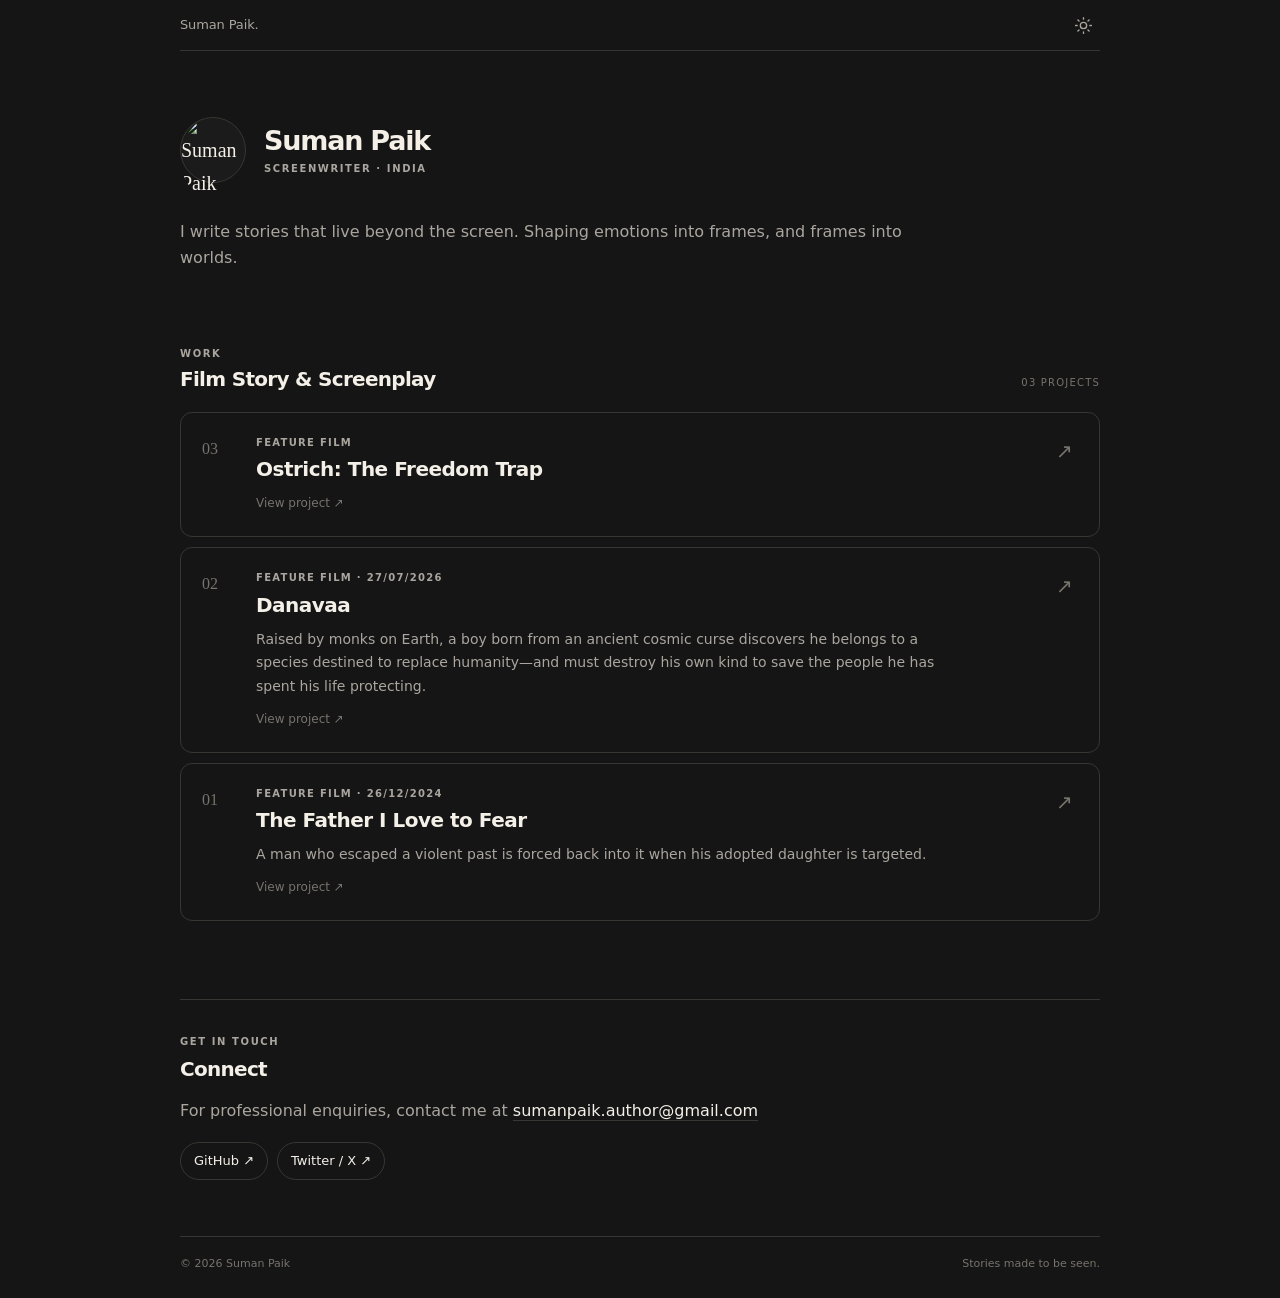
==== index.html @ 8c74af69 "Add files via upload" ====
<!doctype html>
<html lang="en">
<head>
  <meta charset="utf-8">
  <meta name="viewport" content="width=device-width, initial-scale=1">
  <meta name="description" content="Official writing portfolio of Suman Paik, film writer from India.">
  <meta name="theme-color" content="#151515">
  <title>Suman Paik — Film Writer</title>
  <link rel="icon" href="favicon.svg" type="image/svg+xml">
  <link rel="stylesheet" href="style.css">
  <script src="data.js" defer></script>
  <script src="app.js" defer></script>
</head>
<body>
  <header class="site-header wrap">
    <div class="header-message" aria-live="polite">
      <span id="rotatingMessage">Internal Review Only.</span>
    </div>
    <div class="header-tools">
      <button class="theme-toggle" id="themeToggle" aria-label="Switch to light theme" title="Switch theme">
        <svg class="sun-icon" viewBox="0 0 24 24" aria-hidden="true"><circle cx="12" cy="12" r="4"></circle><path d="M12 2v2m0 16v2M4.93 4.93l1.42 1.42m11.3 11.3 1.42 1.42M2 12h2m16 0h2M4.93 19.07l1.42-1.42m11.3-11.3 1.42-1.42"></path></svg>
      </button>
    </div>
  </header>

  <main class="wrap home-main">
    <section class="intro">
      <div class="identity">
        <div class="avatar" id="profileAvatar" aria-hidden="true">SP</div>
        <div>
          <h1 id="writerName">Suman Paik</h1>
          <p class="eyebrow">SCREENWRITER · INDIA</p>
          <!-- <p class="muted role" id="writerRole">Screenwriter</p> -->
        </div>
      </div>
      <p class="manifesto" id="writerStatement">I write stories that live beyond the screen.<br>Shaping emotions into frames, and frames into worlds.</p>
      <p class="bio muted" id="writerBio"></p>
    </section>

    <section class="projects-section" aria-labelledby="projectsTitle">
      <div class="section-heading">
        <div>
          <p class="eyebrow">WORK</p>
          <h2 id="projectsTitle">Film Story &amp; Screenplay</h2>
        </div>
        <span class="project-count" id="projectCount">03 PROJECTS</span>
      </div>
      <div class="project-list" id="projectList"></div>
    </section>

    <section class="connect" id="connect">
      <p class="eyebrow">GET IN TOUCH</p>
      <h2>Connect</h2>
      <p class="muted">For professional enquiries, contact me at <a id="emailLink" href="mailto:sumanpaik.author@gmail.com">sumanpaik.author@gmail.com</a></p>
      <div class="social-links" id="socialLinks"></div>
    </section>
  </main>

  <footer class="wrap site-footer">
    <span>© <span id="year"></span> <span id="footerName">Suman Paik</span></span>
    <span>Stories made to be seen.</span>
  </footer>
</body>
</html>
---- style.css ----
:root {
  color-scheme: dark;
  --bg: #151515;
  --surface: #1b1b1b;
  --surface-hover: #202020;
  --text: #f4f0e8;
  --muted: #aaa69f;
  --faint: #77736d;
  --line: #383632;
  --accent: #c9c0ae;
  --max: 920px;
  --serif: Georgia, "Times New Roman", serif;
}
:root[data-theme="light"] {
  color-scheme: light;
  --bg: #f4f0e8;
  --surface: #ebe6dc;
  --surface-hover: #e3ddd1;
  --text: #171717;
  --muted: #5e5a54;
  --faint: #777168;
  --line: #d0c9bd;
  --accent: #34312c;
}
* { box-sizing: border-box; }
html { scroll-behavior: smooth; }
body {
  margin: 0; background: var(--bg); color: var(--text);
  font-family: Inter, ui-sans-serif, system-ui, -apple-system, BlinkMacSystemFont, "Segoe UI", sans-serif;
  font-size: 16px; line-height: 1.65; transition: background .2s ease, color .2s ease;
}
a { color: inherit; text-decoration: none; }
a:focus-visible, button:focus-visible { outline: 2px solid var(--text); outline-offset: 4px; }
.wrap { width: min(var(--max), calc(100% - 48px)); margin-inline: auto; }
.site-header { display: flex; align-items: center; justify-content: space-between; min-height: 48px; padding: 8px 0; border-bottom: 1px solid var(--line); }
.header-message { min-width: 0; color: var(--muted); font-size: 13px; letter-spacing: -.01em; }
.header-message span { display: inline-block; opacity: 1; transform: translateY(0); transition: opacity .3s ease, transform .3s ease; }
.header-message span.is-fading { opacity: 0; transform: translateY(3px); }
.header-tools { display: flex; align-items: center; gap: 10px; }
.wordmark { font-size: 21px; font-weight: 750; letter-spacing: -.08em; }
.wordmark span { color: var(--muted); }
.header-tools { display: flex; align-items: center; gap: 22px; }
.eyebrow { color: var(--muted); font-size: 10px; font-weight: 700; letter-spacing: .16em; line-height: 1.5; margin: 0; }
.theme-toggle { display: grid; place-items: center; width: 34px; height: 34px; border: 0; border-radius: 50%; background: transparent; color: var(--muted); cursor: pointer; transition: background .2s ease, color .2s ease; }
.theme-toggle:hover { background: var(--surface-hover); color: var(--text); }
.theme-toggle svg { width: 19px; height: 19px; fill: none; stroke: currentColor; stroke-width: 1.7; stroke-linecap: round; stroke-linejoin: round; }
.home-main { padding-top: 66px; }
.intro { padding-bottom: 74px; }
.identity { display: flex; align-items: center; gap: 18px; }
.avatar { width: 66px; height: 66px; flex: 0 0 66px; display: grid; place-items: center; border: 1px solid var(--line); border-radius: 50%; background: var(--surface); color: var(--text); font-family: var(--serif); font-size: 20px; }
.avatar img { width: 100%; height: 100%; border-radius: inherit; object-fit: cover; }
.identity h1 { margin: 0 0 4px; font-size: clamp(22px, 3vw, 27px); letter-spacing: -.045em; line-height: 1.25; }
.role { margin: 4px 0 0; }
.muted { color: var(--muted); }
.manifesto { white-space: pre-line; max-width: 720px; margin: 36px 0 0; font-size: clamp(21px, 3.4vw, 29px); font-weight: 400; letter-spacing: -.045em; line-height: 1.42; }
.bio { max-width: 750px; margin: 18px 0 0; }
.projects-section { padding-bottom: 78px; }
.section-heading { display: flex; justify-content: space-between; align-items: end; gap: 16px; margin-bottom: 20px; }
h2 { margin: 5px 0 0; font-size: 20px; letter-spacing: -.035em; line-height: 1.3; }
.project-count { color: var(--faint); font-size: 10px; letter-spacing: .12em; white-space: nowrap; }
.project-list { display: grid; gap: 10px; }
.project-card { display: grid; grid-template-columns: 38px 1fr 22px; gap: 16px; align-items: start; padding: 22px 21px; border: 1px solid var(--line); border-radius: 12px; transition: background .2s ease, border-color .2s ease, transform .2s ease; }
.project-card:hover { background: var(--surface-hover); border-color: var(--muted); transform: translateY(-2px); }
.project-number { color: var(--faint); font-family: var(--serif); font-size: 16px; padding-top: 1px; }
.project-copy { display: grid; gap: 5px; min-width: 0; }
.project-meta { color: var(--muted); font-size: 10px; font-weight: 700; letter-spacing: .13em; text-transform: uppercase; }
.project-title { font-size: clamp(17px, 2.5vw, 20px); font-weight: 650; letter-spacing: -.025em; line-height: 1.35; }
.project-logline { color: var(--muted); font-size: 14px; line-height: 1.7; max-width: 680px; margin-top: 4px; }
.project-open { color: var(--faint); font-size: 12px; margin-top: 6px; transition: color .2s; }
.project-card:hover .project-open { color: var(--text); }
.card-arrow { font-size: 20px; color: var(--faint); transition: transform .2s ease; }
.project-card:hover .card-arrow { transform: translate(2px, -2px); color: var(--text); }
.connect { border-top: 1px solid var(--line); padding: 34px 0 56px; }
.connect h2 { margin-top: 7px; }
.connect p:not(.eyebrow) { margin: 16px 0 0; }
.connect a:not(.social-pill) { color: var(--text); text-decoration: underline; text-decoration-color: var(--line); text-underline-offset: 4px; overflow-wrap: anywhere; }
.social-links { display: flex; flex-wrap: wrap; gap: 9px; margin-top: 18px; }
.social-pill { display: inline-flex; align-items: center; gap: 8px; padding: 7px 13px; border: 1px solid var(--line); border-radius: 999px; font-size: 13px; transition: background .2s; }
.social-pill:hover { background: var(--surface-hover); }
.site-footer { display: flex; justify-content: space-between; gap: 16px; padding: 18px 0 25px; border-top: 1px solid var(--line); color: var(--faint); font-size: 11px; }
.film-main { padding-top: 34px; }
.back-link, .text-link { color: var(--muted); font-size: 13px; transition: color .2s; }
.back-link:hover, .text-link:hover { color: var(--text); }
.film-heading { padding: 42px 0 34px; border-bottom: 1px solid var(--line); }
.film-heading h1 { max-width: 780px; margin: 10px 0 0; font-family: var(--serif); font-size: clamp(38px, 7vw, 70px); font-weight: 400; letter-spacing: -.055em; line-height: 1.04; }
.status-line, .copyright-line { color: var(--muted); font-size: 12px; margin: 15px 0 0; }
.copyright-line { margin-top: 7px; font-weight: bold; }
.film-layout { display: grid; grid-template-columns: minmax(210px, 310px) minmax(0, 1fr); gap: clamp(26px, 5vw, 58px); padding: 38px 0 70px; align-items: start; }
.poster-frame, .poster-placeholder { position: sticky; top: 24px; width: 100%; aspect-ratio: 2 / 3; overflow: hidden; border: 1px solid var(--line); border-radius: 4px; }
.poster-frame img { width: 100%; height: 100%; display: block; object-fit: cover; }
.poster-placeholder { background: var(--surface); display: flex; flex-direction: column; align-items: flex-start; justify-content: flex-end; padding: clamp(20px, 4vw, 34px); }
.poster-title { margin-top: 12px; font-family: var(--serif); font-size: clamp(27px, 4vw, 43px); letter-spacing: -.05em; line-height: 1.02; overflow-wrap: anywhere; }
.poster-credit { margin-top: 18px; color: var(--muted); font-size: 11px; letter-spacing: .12em; text-transform: uppercase; }
.film-details { min-width: 0; }
.detail-section { padding: 0 0 25px; margin-bottom: 25px; border-bottom: 1px solid var(--line); }
.detail-text { margin-top: 12px; color: var(--muted); font-size: 15px; line-height: 1.85; overflow-wrap: anywhere; }
/* .logline-section .detail-text { color: var(--text); font-family: var(--serif); font-size: clamp(20px, 2.7vw, 25px); line-height: 1.5; } */
.synopsis-section { border-bottom: 0; }
.project-contact { border-top: 1px solid var(--line); padding: 42px 0 60px; }
.project-contact h2 { font-family: var(--serif); font-size: clamp(27px, 4vw, 38px); font-weight: 400; letter-spacing: -.04em; margin-top: 10px; }
.project-contact p:not(.eyebrow) { margin: 12px 0; }
.contact-email { display: inline-block; margin-top: 7px; font-size: 15px; text-decoration: underline; text-underline-offset: 5px; overflow-wrap: anywhere; }
.all-projects { display: block; margin-top: 30px; }
.return-link { display: inline-block; margin-bottom: 10px; }
.screenplay-download {
  margin-top: 8px;
}

.download-button {
  display: inline-flex;
  align-items: center;
  justify-content: start;
  width: 270px;
  padding: 12px 18px;
  border: 1px solid var(--line);
  border-radius: 4px;
  color: var(--text);
  background: var(--surface);
  font-size: 13px;
  font-weight: 600;
  text-decoration: none;
  transition: background 0.2s ease,
              border-color 0.2s ease;
}

.download-button:hover {
  background: var(--surface-hover);
  border-color: var(--muted);
}

.download-button:focus-visible {
  outline: 2px solid var(--text);
  outline-offset: 4px;
}

@media (max-width: 640px) {
  .wrap { width: min(100% - 34px, var(--max)); }
  .site-header { padding: 18px 0; }
  .header-tools { gap: 12px; }
  .header-tools .eyebrow { display: none; }
  .home-main { padding-top: 43px; }
  .intro { padding-bottom: 52px; }
  .identity { gap: 13px; }
  .avatar { width: 56px; height: 56px; flex-basis: 56px; }
  .manifesto { margin-top: 28px; }
  .projects-section { padding-bottom: 54px; }
  .section-heading { align-items: start; }
  .project-card { grid-template-columns: 25px minmax(0, 1fr) 16px; gap: 10px; padding: 17px 14px; }
  .project-logline { font-size: 13px; }
  .project-open { font-size: 11px; }
  .connect { padding-bottom: 42px; }
  .site-footer { font-size: 10px; }
  .film-main { padding-top: 23px; }
  .film-heading { padding: 32px 0 25px; }
  .film-layout { grid-template-columns: 1fr; gap: 32px; padding-top: 25px; }
  .poster-frame, .poster-placeholder { position: relative; top: auto; width: min(100%, 340px); margin-inline: auto; }
  .film-details { width: 100%; }
  .detail-text { font-size: 14px; }
}
@media (prefers-reduced-motion: reduce) {
  *, *::before, *::after { scroll-behavior: auto !important; transition-duration: .01ms !important; animation-duration: .01ms !important; }
}
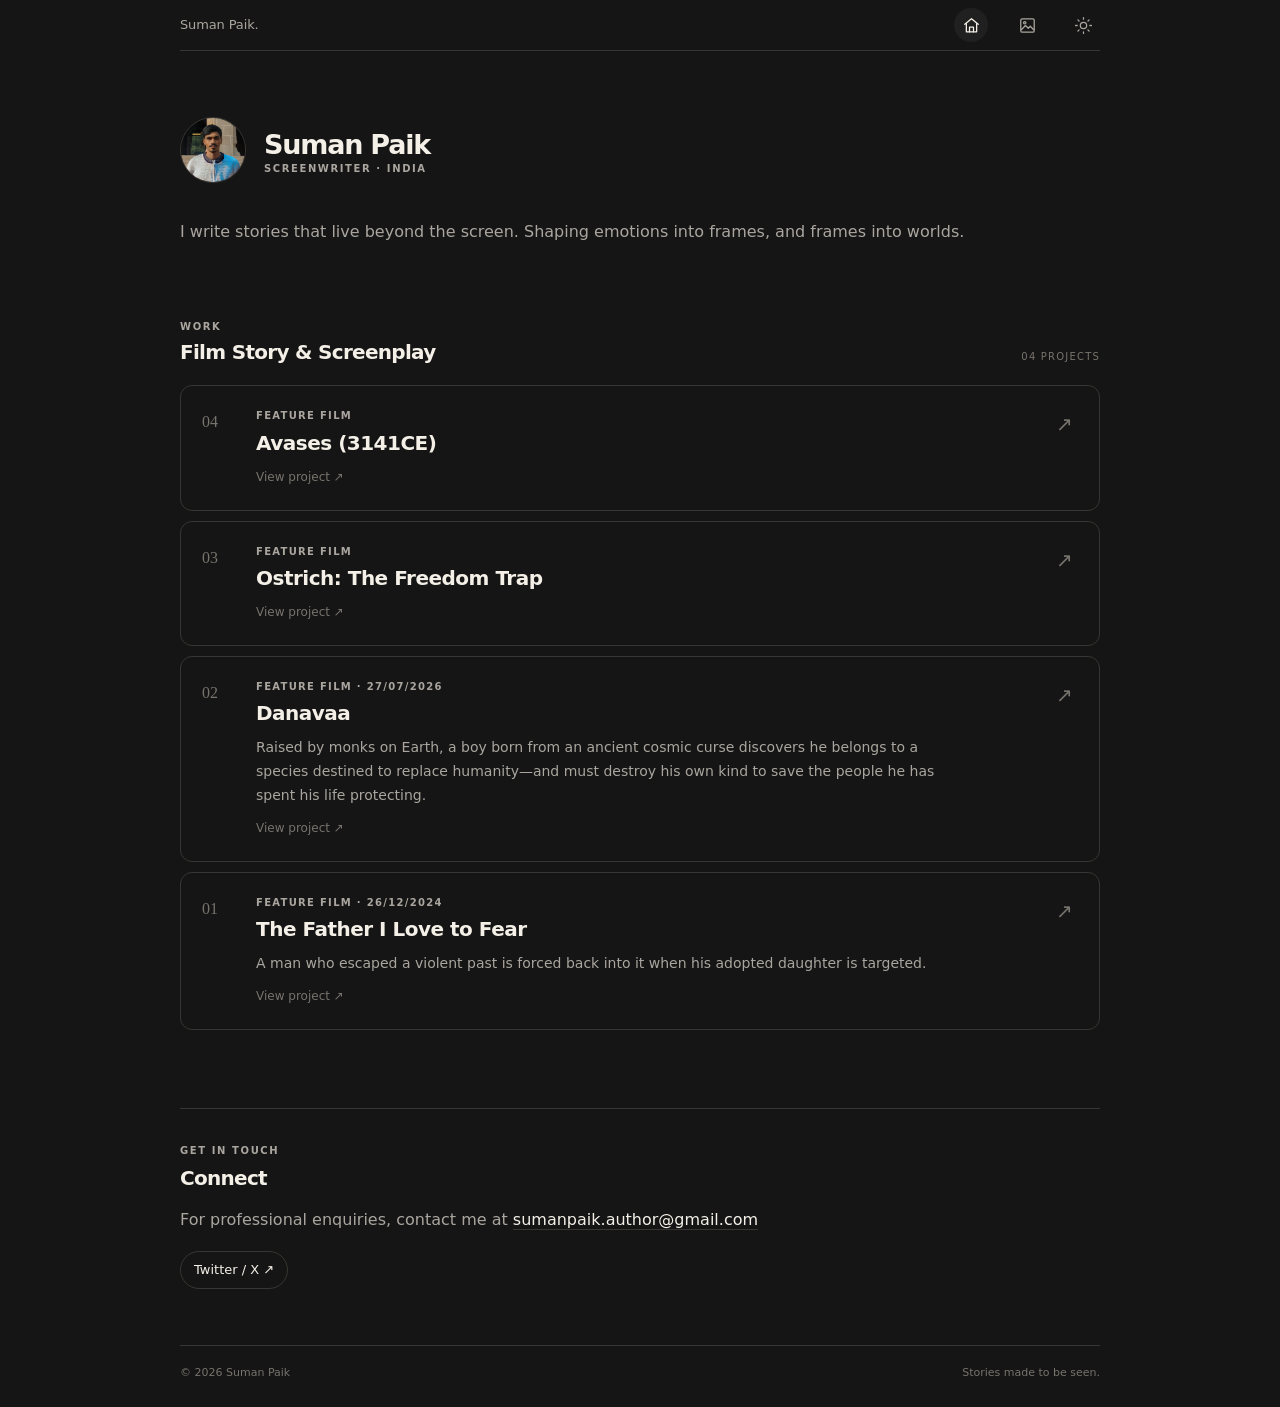
==== commit 71c28972: "update website" ====
--- a/index.html
+++ b/index.html
@@ -1,5 +1,6 @@
 <!doctype html>
 <html lang="en">
+
 <head>
   <meta charset="utf-8">
   <meta name="viewport" content="width=device-width, initial-scale=1">
@@ -11,16 +12,48 @@
   <script src="data.js" defer></script>
   <script src="app.js" defer></script>
 </head>
+
 <body>
   <header class="site-header wrap">
     <div class="header-message" aria-live="polite">
       <span id="rotatingMessage">Internal Review Only.</span>
     </div>
+
     <div class="header-tools">
-      <button class="theme-toggle" id="themeToggle" aria-label="Switch to light theme" title="Switch theme">
-        <svg class="sun-icon" viewBox="0 0 24 24" aria-hidden="true"><circle cx="12" cy="12" r="4"></circle><path d="M12 2v2m0 16v2M4.93 4.93l1.42 1.42m11.3 11.3 1.42 1.42M2 12h2m16 0h2M4.93 19.07l1.42-1.42m11.3-11.3 1.42-1.42"></path></svg>
+      <!-- Home -->
+      <a class="journey-link" href="index.html" aria-current="page" aria-label="Home" title="Home">
+        <svg viewBox="0 0 24 24" aria-hidden="true">
+          <path d="m3.5 10.5 8.5-7 8.5 7"></path>
+          <path d="M5.5 9.5V20h13V9.5"></path>
+          <path d="M9.5 20v-6h5v6"></path>
+        </svg>
+      </a>
+
+      <!-- Photo Album / Writer's Journey -->
+      <a class="journey-link" href="journey.html" aria-label="Photo album" title="Photo album">
+        <svg viewBox="0 0 24 24" aria-hidden="true">
+          <rect x="3.5" y="3.5" width="17" height="17" rx="2"></rect>
+          <circle cx="8.5" cy="8.5" r="1.5"></circle>
+          <path d="m4.5 17 5-5 3.5 3.5 2.5-2.5 4 4"></path>
+        </svg>
+      </a>
+
+      <!-- Theme Toggle -->
+      <button class="theme-toggle" id="themeToggle" aria-label="Switch theme" title="Switch theme">
+        <svg class="sun-icon" viewBox="0 0 24 24" aria-hidden="true">
+          <circle cx="12" cy="12" r="4"></circle>
+          <path d="M12 2.5v2"></path>
+          <path d="M12 19.5v2"></path>
+          <path d="m4.93 4.93 1.42 1.42"></path>
+          <path d="m17.65 17.65 1.42 1.42"></path>
+          <path d="M2.5 12h2"></path>
+          <path d="M19.5 12h2"></path>
+          <path d="m4.93 19.07 1.42-1.42"></path>
+          <path d="m17.65 6.35 1.42-1.42"></path>
+        </svg>
       </button>
     </div>
+
   </header>
 
   <main class="wrap home-main">
@@ -33,7 +66,8 @@
           <!-- <p class="muted role" id="writerRole">Screenwriter</p> -->
         </div>
       </div>
-      <p class="manifesto" id="writerStatement">I write stories that live beyond the screen.<br>Shaping emotions into frames, and frames into worlds.</p>
+      <p class="manifesto" id="writerStatement">I write stories that live beyond the screen.<br>Shaping emotions into
+        frames, and frames into worlds.</p>
       <p class="bio muted" id="writerBio"></p>
     </section>
 
@@ -51,7 +85,8 @@
     <section class="connect" id="connect">
       <p class="eyebrow">GET IN TOUCH</p>
       <h2>Connect</h2>
-      <p class="muted">For professional enquiries, contact me at <a id="emailLink" href="mailto:sumanpaik.author@gmail.com">sumanpaik.author@gmail.com</a></p>
+      <p class="muted">For professional enquiries, contact me at <a id="emailLink"
+          href="mailto:sumanpaik.author@gmail.com">sumanpaik.author@gmail.com</a></p>
       <div class="social-links" id="socialLinks"></div>
     </section>
   </main>
@@ -61,4 +96,5 @@
     <span>Stories made to be seen.</span>
   </footer>
 </body>
-</html>
+
+</html>
--- a/style.css
+++ b/style.css
@@ -1,3 +1,5 @@
+/* film poster aspect ration is 2 /3 ; photography film poster is 3/4 vertical;  */
+
 :root {
   color-scheme: dark;
   --bg: #151515;
@@ -11,6 +13,7 @@
   --max: 920px;
   --serif: Georgia, "Times New Roman", serif;
 }
+
 :root[data-theme="light"] {
   color-scheme: light;
   --bg: #f4f0e8;
@@ -22,86 +25,612 @@
   --line: #d0c9bd;
   --accent: #34312c;
 }
-* { box-sizing: border-box; }
-html { scroll-behavior: smooth; }
+
+* {
+  box-sizing: border-box;
+}
+
+html {
+  scroll-behavior: smooth;
+}
+
 body {
-  margin: 0; background: var(--bg); color: var(--text);
+  margin: 0;
+  background: var(--bg);
+  color: var(--text);
   font-family: Inter, ui-sans-serif, system-ui, -apple-system, BlinkMacSystemFont, "Segoe UI", sans-serif;
-  font-size: 16px; line-height: 1.65; transition: background .2s ease, color .2s ease;
-}
-a { color: inherit; text-decoration: none; }
-a:focus-visible, button:focus-visible { outline: 2px solid var(--text); outline-offset: 4px; }
-.wrap { width: min(var(--max), calc(100% - 48px)); margin-inline: auto; }
-.site-header { display: flex; align-items: center; justify-content: space-between; min-height: 48px; padding: 8px 0; border-bottom: 1px solid var(--line); }
-.header-message { min-width: 0; color: var(--muted); font-size: 13px; letter-spacing: -.01em; }
-.header-message span { display: inline-block; opacity: 1; transform: translateY(0); transition: opacity .3s ease, transform .3s ease; }
-.header-message span.is-fading { opacity: 0; transform: translateY(3px); }
-.header-tools { display: flex; align-items: center; gap: 10px; }
-.wordmark { font-size: 21px; font-weight: 750; letter-spacing: -.08em; }
-.wordmark span { color: var(--muted); }
-.header-tools { display: flex; align-items: center; gap: 22px; }
-.eyebrow { color: var(--muted); font-size: 10px; font-weight: 700; letter-spacing: .16em; line-height: 1.5; margin: 0; }
-.theme-toggle { display: grid; place-items: center; width: 34px; height: 34px; border: 0; border-radius: 50%; background: transparent; color: var(--muted); cursor: pointer; transition: background .2s ease, color .2s ease; }
-.theme-toggle:hover { background: var(--surface-hover); color: var(--text); }
-.theme-toggle svg { width: 19px; height: 19px; fill: none; stroke: currentColor; stroke-width: 1.7; stroke-linecap: round; stroke-linejoin: round; }
-.home-main { padding-top: 66px; }
-.intro { padding-bottom: 74px; }
-.identity { display: flex; align-items: center; gap: 18px; }
-.avatar { width: 66px; height: 66px; flex: 0 0 66px; display: grid; place-items: center; border: 1px solid var(--line); border-radius: 50%; background: var(--surface); color: var(--text); font-family: var(--serif); font-size: 20px; }
-.avatar img { width: 100%; height: 100%; border-radius: inherit; object-fit: cover; }
-.identity h1 { margin: 0 0 4px; font-size: clamp(22px, 3vw, 27px); letter-spacing: -.045em; line-height: 1.25; }
-.role { margin: 4px 0 0; }
-.muted { color: var(--muted); }
-.manifesto { white-space: pre-line; max-width: 720px; margin: 36px 0 0; font-size: clamp(21px, 3.4vw, 29px); font-weight: 400; letter-spacing: -.045em; line-height: 1.42; }
-.bio { max-width: 750px; margin: 18px 0 0; }
-.projects-section { padding-bottom: 78px; }
-.section-heading { display: flex; justify-content: space-between; align-items: end; gap: 16px; margin-bottom: 20px; }
-h2 { margin: 5px 0 0; font-size: 20px; letter-spacing: -.035em; line-height: 1.3; }
-.project-count { color: var(--faint); font-size: 10px; letter-spacing: .12em; white-space: nowrap; }
-.project-list { display: grid; gap: 10px; }
-.project-card { display: grid; grid-template-columns: 38px 1fr 22px; gap: 16px; align-items: start; padding: 22px 21px; border: 1px solid var(--line); border-radius: 12px; transition: background .2s ease, border-color .2s ease, transform .2s ease; }
-.project-card:hover { background: var(--surface-hover); border-color: var(--muted); transform: translateY(-2px); }
-.project-number { color: var(--faint); font-family: var(--serif); font-size: 16px; padding-top: 1px; }
-.project-copy { display: grid; gap: 5px; min-width: 0; }
-.project-meta { color: var(--muted); font-size: 10px; font-weight: 700; letter-spacing: .13em; text-transform: uppercase; }
-.project-title { font-size: clamp(17px, 2.5vw, 20px); font-weight: 650; letter-spacing: -.025em; line-height: 1.35; }
-.project-logline { color: var(--muted); font-size: 14px; line-height: 1.7; max-width: 680px; margin-top: 4px; }
-.project-open { color: var(--faint); font-size: 12px; margin-top: 6px; transition: color .2s; }
-.project-card:hover .project-open { color: var(--text); }
-.card-arrow { font-size: 20px; color: var(--faint); transition: transform .2s ease; }
-.project-card:hover .card-arrow { transform: translate(2px, -2px); color: var(--text); }
-.connect { border-top: 1px solid var(--line); padding: 34px 0 56px; }
-.connect h2 { margin-top: 7px; }
-.connect p:not(.eyebrow) { margin: 16px 0 0; }
-.connect a:not(.social-pill) { color: var(--text); text-decoration: underline; text-decoration-color: var(--line); text-underline-offset: 4px; overflow-wrap: anywhere; }
-.social-links { display: flex; flex-wrap: wrap; gap: 9px; margin-top: 18px; }
-.social-pill { display: inline-flex; align-items: center; gap: 8px; padding: 7px 13px; border: 1px solid var(--line); border-radius: 999px; font-size: 13px; transition: background .2s; }
-.social-pill:hover { background: var(--surface-hover); }
-.site-footer { display: flex; justify-content: space-between; gap: 16px; padding: 18px 0 25px; border-top: 1px solid var(--line); color: var(--faint); font-size: 11px; }
-.film-main { padding-top: 34px; }
-.back-link, .text-link { color: var(--muted); font-size: 13px; transition: color .2s; }
-.back-link:hover, .text-link:hover { color: var(--text); }
-.film-heading { padding: 42px 0 34px; border-bottom: 1px solid var(--line); }
-.film-heading h1 { max-width: 780px; margin: 10px 0 0; font-family: var(--serif); font-size: clamp(38px, 7vw, 70px); font-weight: 400; letter-spacing: -.055em; line-height: 1.04; }
-.status-line, .copyright-line { color: var(--muted); font-size: 12px; margin: 15px 0 0; }
-.copyright-line { margin-top: 7px; font-weight: bold; }
-.film-layout { display: grid; grid-template-columns: minmax(210px, 310px) minmax(0, 1fr); gap: clamp(26px, 5vw, 58px); padding: 38px 0 70px; align-items: start; }
-.poster-frame, .poster-placeholder { position: sticky; top: 24px; width: 100%; aspect-ratio: 2 / 3; overflow: hidden; border: 1px solid var(--line); border-radius: 4px; }
-.poster-frame img { width: 100%; height: 100%; display: block; object-fit: cover; }
-.poster-placeholder { background: var(--surface); display: flex; flex-direction: column; align-items: flex-start; justify-content: flex-end; padding: clamp(20px, 4vw, 34px); }
-.poster-title { margin-top: 12px; font-family: var(--serif); font-size: clamp(27px, 4vw, 43px); letter-spacing: -.05em; line-height: 1.02; overflow-wrap: anywhere; }
-.poster-credit { margin-top: 18px; color: var(--muted); font-size: 11px; letter-spacing: .12em; text-transform: uppercase; }
-.film-details { min-width: 0; }
-.detail-section { padding: 0 0 25px; margin-bottom: 25px; border-bottom: 1px solid var(--line); }
-.detail-text { margin-top: 12px; color: var(--muted); font-size: 15px; line-height: 1.85; overflow-wrap: anywhere; }
-/* .logline-section .detail-text { color: var(--text); font-family: var(--serif); font-size: clamp(20px, 2.7vw, 25px); line-height: 1.5; } */
-.synopsis-section { border-bottom: 0; }
-.project-contact { border-top: 1px solid var(--line); padding: 42px 0 60px; }
-.project-contact h2 { font-family: var(--serif); font-size: clamp(27px, 4vw, 38px); font-weight: 400; letter-spacing: -.04em; margin-top: 10px; }
-.project-contact p:not(.eyebrow) { margin: 12px 0; }
-.contact-email { display: inline-block; margin-top: 7px; font-size: 15px; text-decoration: underline; text-underline-offset: 5px; overflow-wrap: anywhere; }
-.all-projects { display: block; margin-top: 30px; }
-.return-link { display: inline-block; margin-bottom: 10px; }
+  font-size: 16px;
+  line-height: 1.65;
+  transition: background .2s ease, color .2s ease;
+}
+
+a {
+  color: inherit;
+  text-decoration: none;
+}
+
+a:focus-visible,
+button:focus-visible {
+  outline: 2px solid var(--text);
+  outline-offset: 4px;
+}
+
+.wrap {
+  width: min(var(--max), calc(100% - 48px));
+  margin-inline: auto;
+}
+
+.site-header {
+  display: flex;
+  align-items: center;
+  justify-content: space-between;
+  min-height: 48px;
+  padding: 8px 0;
+  border-bottom: 1px solid var(--line);
+}
+
+.header-message {
+  min-width: 0;
+  color: var(--muted);
+  font-size: 13px;
+  letter-spacing: -.01em;
+}
+
+.header-message span {
+  display: inline-block;
+  opacity: 1;
+  transform: translateY(0);
+  transition: opacity .3s ease, transform .3s ease;
+}
+
+.header-message span.is-fading {
+  opacity: 0;
+  transform: translateY(3px);
+}
+
+.header-tools {
+  display: flex;
+  align-items: center;
+  gap: 10px;
+}
+
+.wordmark {
+  font-size: 21px;
+  font-weight: 750;
+  letter-spacing: -.08em;
+}
+
+.wordmark span {
+  color: var(--muted);
+}
+
+.header-tools {
+  display: flex;
+  align-items: center;
+  gap: 22px;
+}
+
+.eyebrow {
+  color: var(--muted);
+  font-size: 10px;
+  font-weight: 700;
+  letter-spacing: .16em;
+  line-height: 1.5;
+  margin: 0;
+}
+
+.theme-toggle {
+  display: grid;
+  place-items: center;
+  width: 34px;
+  height: 34px;
+  flex: 0 0 34px;
+  border: 0;
+  border-radius: 50%;
+  background: transparent;
+  color: var(--muted);
+  cursor: pointer;
+  transition: background .2s ease, color .2s ease;
+}
+
+.theme-toggle:hover {
+  background: var(--surface-hover);
+  color: var(--text);
+}
+
+.theme-toggle svg {
+  width: 19px;
+  height: 19px;
+  fill: none;
+  stroke: currentColor;
+  stroke-width: 1.6;
+  stroke-linecap: round;
+  stroke-linejoin: round;
+}
+
+.home-main {
+  padding-top: 66px;
+}
+
+.intro {
+  padding-bottom: 74px;
+}
+
+.identity {
+  display: flex;
+  align-items: center;
+  gap: 18px;
+}
+
+.avatar {
+  width: 66px;
+  height: 66px;
+  flex: 0 0 66px;
+  display: grid;
+  place-items: center;
+  border: 1px solid var(--line);
+  border-radius: 50%;
+  background: var(--surface);
+  color: var(--text);
+  font-family: var(--serif);
+  font-size: 20px;
+}
+
+.avatar img {
+  width: 100%;
+  height: 100%;
+  border-radius: inherit;
+  object-fit: cover;
+}
+
+.identity h1 {
+  margin: 4px 0 0;
+  font-size: clamp(22px, 3vw, 27px);
+  letter-spacing: -.045em;
+  line-height: 1.25;
+}
+
+.role {
+  margin: 4px 0 0;
+}
+
+.muted {
+  color: var(--muted);
+}
+
+.manifesto {
+  white-space: pre-line;
+  max-width: 720px;
+  margin: 36px 0 0;
+  font-size: clamp(21px, 3.4vw, 29px);
+  font-weight: 400;
+  letter-spacing: -.045em;
+  line-height: 1.42;
+}
+
+.bio {
+  max-width: full;
+  margin: 18px 0 0;
+}
+
+.projects-section {
+  padding-bottom: 78px;
+}
+
+.section-heading {
+  display: flex;
+  justify-content: space-between;
+  align-items: end;
+  gap: 16px;
+  margin-bottom: 20px;
+}
+
+h2 {
+  margin: 5px 0 0;
+  font-size: 20px;
+  letter-spacing: -.035em;
+  line-height: 1.3;
+}
+
+.project-count {
+  color: var(--faint);
+  font-size: 10px;
+  letter-spacing: .12em;
+  white-space: nowrap;
+}
+
+.project-list {
+  display: grid;
+  gap: 10px;
+}
+
+.project-card {
+  display: grid;
+  grid-template-columns: 38px 1fr 22px;
+  gap: 16px;
+  align-items: start;
+  padding: 22px 21px;
+  border: 1px solid var(--line);
+  border-radius: 12px;
+  transition: background .2s ease, border-color .2s ease, transform .2s ease;
+}
+
+.project-card:hover {
+  background: var(--surface-hover);
+  border-color: var(--muted);
+  transform: translateY(-2px);
+}
+
+.project-number {
+  color: var(--faint);
+  font-family: var(--serif);
+  font-size: 16px;
+  padding-top: 1px;
+}
+
+.project-copy {
+  display: grid;
+  gap: 5px;
+  min-width: 0;
+}
+
+.project-meta {
+  color: var(--muted);
+  font-size: 10px;
+  font-weight: 700;
+  letter-spacing: .13em;
+  text-transform: uppercase;
+}
+
+.project-title {
+  font-size: clamp(17px, 2.5vw, 20px);
+  font-weight: 650;
+  letter-spacing: -.025em;
+  line-height: 1.35;
+}
+
+.project-logline {
+  color: var(--muted);
+  font-size: 14px;
+  line-height: 1.7;
+  max-width: 680px;
+  margin-top: 4px;
+}
+
+.project-open {
+  color: var(--faint);
+  font-size: 12px;
+  margin-top: 6px;
+  transition: color .2s;
+}
+
+.project-card:hover .project-open {
+  color: var(--text);
+}
+
+.card-arrow {
+  font-size: 20px;
+  color: var(--faint);
+  transition: transform .2s ease;
+}
+
+.project-card:hover .card-arrow {
+  transform: translate(2px, -2px);
+  color: var(--text);
+}
+
+.connect {
+  border-top: 1px solid var(--line);
+  padding: 34px 0 56px;
+}
+
+.connect h2 {
+  margin-top: 7px;
+}
+
+.connect p:not(.eyebrow) {
+  margin: 16px 0 0;
+}
+
+.connect a:not(.social-pill) {
+  color: var(--text);
+  text-decoration: underline;
+  text-decoration-color: var(--line);
+  text-underline-offset: 4px;
+  overflow-wrap: anywhere;
+}
+
+.social-links {
+  display: flex;
+  flex-wrap: wrap;
+  gap: 9px;
+  margin-top: 18px;
+}
+
+.social-pill {
+  display: inline-flex;
+  align-items: center;
+  gap: 8px;
+  padding: 7px 13px;
+  border: 1px solid var(--line);
+  border-radius: 999px;
+  font-size: 13px;
+  transition: background .2s;
+}
+
+.social-pill:hover {
+  background: var(--surface-hover);
+}
+
+.site-footer {
+  display: flex;
+  justify-content: space-between;
+  gap: 16px;
+  padding: 18px 0 25px;
+  border-top: 1px solid var(--line);
+  color: var(--faint);
+  font-size: 11px;
+}
+
+.film-main {
+  padding-top: 34px;
+}
+
+.back-link,
+.text-link {
+  color: var(--muted);
+  font-size: 13px;
+  transition: color .2s;
+}
+
+.back-link:hover,
+.text-link:hover {
+  color: var(--text);
+}
+
+.film-heading {
+  padding: 42px 0 34px;
+  border-bottom: 1px solid var(--line);
+}
+
+.film-heading h1 {
+  max-width: 780px;
+  margin: 10px 0 0;
+  font-family: var(--serif);
+  font-size: clamp(38px, 7vw, 70px);
+  font-weight: 400;
+  letter-spacing: -.055em;
+  line-height: 1.04;
+}
+
+.status-line,
+.copyright-line {
+  color: var(--muted);
+  font-size: 12px;
+  margin: 15px 0 0;
+}
+
+.copyright-line {
+  margin-top: 7px;
+}
+
+.film-layout {
+  display: grid;
+  grid-template-columns: minmax(210px, 310px) minmax(0, 1fr);
+  gap: clamp(26px, 5vw, 58px);
+  padding: 38px 0 70px;
+  align-items: start;
+}
+
+.poster-frame,
+.poster-placeholder {
+  position: sticky;
+  top: 24px;
+  width: 100%;
+  aspect-ratio: 2 / 3;
+  overflow: hidden;
+  border: 1px solid var(--line);
+  border-radius: 4px;
+}
+
+.poster-frame img {
+  width: 100%;
+  height: 100%;
+  display: block;
+  object-fit: cover;
+}
+
+.poster-placeholder {
+  background: var(--surface);
+  display: flex;
+  flex-direction: column;
+  align-items: flex-start;
+  justify-content: flex-end;
+  padding: clamp(20px, 4vw, 34px);
+}
+
+.poster-title {
+  margin-top: 12px;
+  font-family: var(--serif);
+  font-size: clamp(27px, 4vw, 43px);
+  letter-spacing: -.05em;
+  line-height: 1.02;
+  overflow-wrap: anywhere;
+}
+
+.poster-credit {
+  margin-top: 18px;
+  color: var(--muted);
+  font-size: 11px;
+  letter-spacing: .12em;
+  text-transform: uppercase;
+}
+
+.film-details {
+  min-width: 0;
+}
+
+.detail-section {
+  padding: 0 0 25px;
+  margin-bottom: 25px;
+  border-bottom: 1px solid var(--line);
+}
+
+.detail-text {
+  margin-top: 12px;
+  color: var(--muted);
+  font-size: 15px;
+  line-height: 1.85;
+  overflow-wrap: anywhere;
+}
+
+.logline-section .detail-text {
+  color: var(--text);
+  font-family: var(--serif);
+  font-size: clamp(20px, 2.7vw, 25px);
+  line-height: 1.5;
+}
+
+.synopsis-section {
+  border-bottom: 0;
+}
+
+.project-contact {
+  border-top: 1px solid var(--line);
+  padding: 42px 0 60px;
+}
+
+.project-contact h2 {
+  font-family: var(--serif);
+  font-size: clamp(27px, 4vw, 38px);
+  font-weight: 400;
+  letter-spacing: -.04em;
+  margin-top: 10px;
+}
+
+.project-contact p:not(.eyebrow) {
+  margin: 12px 0;
+}
+
+.contact-email {
+  display: inline-block;
+  margin-top: 7px;
+  font-size: 15px;
+  text-decoration: underline;
+  text-underline-offset: 5px;
+  overflow-wrap: anywhere;
+}
+
+.all-projects {
+  display: block;
+  margin-top: 30px;
+}
+
+.return-link {
+  display: inline-block;
+  margin-bottom: 10px;
+}
+
+@media (max-width: 640px) {
+  .wrap {
+    width: min(100% - 34px, var(--max));
+  }
+
+  .site-header {
+    padding: 18px 0;
+  }
+
+  .header-tools {
+    gap: 12px;
+  }
+
+  .header-tools .eyebrow {
+    display: none;
+  }
+
+  .home-main {
+    padding-top: 43px;
+  }
+
+  .intro {
+    padding-bottom: 52px;
+  }
+
+  .identity {
+    gap: 13px;
+  }
+
+  .avatar {
+    width: 56px;
+    height: 56px;
+    flex-basis: 56px;
+  }
+
+  .manifesto {
+    margin-top: 28px;
+  }
+
+  .projects-section {
+    padding-bottom: 54px;
+  }
+
+  .section-heading {
+    align-items: start;
+  }
+
+  .project-card {
+    grid-template-columns: 25px minmax(0, 1fr) 16px;
+    gap: 10px;
+    padding: 17px 14px;
+  }
+
+  .project-logline {
+    font-size: 13px;
+  }
+
+  .project-open {
+    font-size: 11px;
+  }
+
+  .connect {
+    padding-bottom: 42px;
+  }
+
+  .site-footer {
+    font-size: 10px;
+  }
+
+  .film-main {
+    padding-top: 23px;
+  }
+
+  .film-heading {
+    padding: 32px 0 25px;
+  }
+
+  .film-layout {
+    grid-template-columns: 1fr;
+    gap: 32px;
+    padding-top: 25px;
+  }
+
+  .poster-frame,
+  .poster-placeholder {
+    position: relative;
+    top: auto;
+    width: min(100%, 340px);
+    margin-inline: auto;
+  }
+
+  .film-details {
+    width: 100%;
+  }
+
+  .detail-text {
+    font-size: 14px;
+  }
+}
+
 .screenplay-download {
   margin-top: 8px;
 }
@@ -110,7 +639,7 @@
   display: inline-flex;
   align-items: center;
   justify-content: start;
-  width: 270px;
+  width: 200px;
   padding: 12px 18px;
   border: 1px solid var(--line);
   border-radius: 4px;
@@ -119,8 +648,7 @@
   font-size: 13px;
   font-weight: 600;
   text-decoration: none;
-  transition: background 0.2s ease,
-              border-color 0.2s ease;
+  transition: background 0.2s ease, border-color 0.2s ease;
 }
 
 .download-button:hover {
@@ -133,30 +661,507 @@
   outline-offset: 4px;
 }
 
+@media (prefers-reduced-motion: reduce) {
+
+  *,
+  *::before,
+  *::after {
+    scroll-behavior: auto !important;
+    transition-duration: .01ms !important;
+    animation-duration: .01ms !important;
+  }
+}
+
+/* Writer's Journey — photographic timeline */
+.journey-link {
+    display: grid;
+  place-items: center;
+  width: 34px;
+  height: 34px;
+  flex: 0 0 34px;
+  border: 0;
+  border-radius: 50%;
+  background: transparent;
+  color: var(--muted);
+  cursor: pointer;
+  transition: background .2s ease, color .2s ease;
+}
+
+.journey-link:hover,
+.journey-link[aria-current="page"] {
+  background: var(--surface-hover);
+  color: var(--text);
+}
+
+.journey-link svg {
+  width: 19px;
+  height: 19px;
+  fill: none;
+  stroke: currentColor;
+  stroke-width: 1.6;
+  stroke-linecap: round;
+  stroke-linejoin: round;
+}
+
+.journey-main {
+  padding-top: 52px;
+}
+
+.journey-intro {
+  max-width: 690px;
+  padding: 28px 0 48px;
+}
+
+.journey-intro h1 {
+  margin: 10px 0 14px;
+  font-family: var(--serif);
+  font-size: clamp(40px, 7vw, 70px);
+  font-weight: 400;
+  letter-spacing: -.06em;
+  line-height: 1.02;
+}
+
+.journey-lede {
+  max-width: 590px;
+  color: var(--muted);
+  font-size: clamp(16px, 2.4vw, 19px);
+  line-height: 1.7;
+}
+
+.journey-timeline {
+  position: relative;
+  padding: 0 0 76px 34px;
+}
+
+.journey-timeline::before {
+  content: "";
+  position: absolute;
+  left: 7px;
+  top: 8px;
+  bottom: 95px;
+  width: 1px;
+  background: var(--line);
+}
+
+.journey-event {
+  position: relative;
+  padding: 0 0 66px;
+}
+
+.journey-event:last-child {
+  padding-bottom: 0;
+}
+
+.journey-timeline-marker {
+  position: absolute;
+  left: -33px;
+  top: 7px;
+  width: 15px;
+  height: 15px;
+  border: 1px solid var(--muted);
+  border-radius: 50%;
+  background: var(--bg);
+  box-shadow: 0 0 0 5px var(--bg);
+}
+
+.journey-event-content {
+  min-width: 0;
+  max-width: 820px;
+}
+
+.journey-event-heading {
+  margin-bottom: 17px;
+}
+
+.journey-event-layout {
+  display: grid;
+  grid-template-columns: minmax(0, 240px) minmax(0, 1fr);
+  align-items: start;
+  gap: clamp(22px, 4vw, 38px);
+}
+
+.journey-gallery {
+  width: 100%;
+  min-width: 0;
+}
+
+.journey-reflection {
+  min-width: 0;
+  margin: 0;
+  padding-top: 2px;
+}
+
+.journey-card-meta {
+  display: flex;
+  flex-wrap: wrap;
+  align-items: center;
+  gap: 6px 10px;
+  color: var(--faint);
+  font-size: 10px;
+  font-weight: 650;
+  letter-spacing: .13em;
+  text-transform: uppercase;
+}
+
+.journey-card-meta time {
+  color: var(--muted);
+}
+
+.journey-event-heading h2 {
+  margin: 8px 0 0;
+  font-family: var(--serif);
+  font-size: clamp(25px, 3.5vw, 36px);
+  font-weight: 400;
+  letter-spacing: -.04em;
+  line-height: 1.18;
+}
+
+.journey-gallery {
+  position: relative;
+}
+
+.journey-photos-track {
+  display: flex;
+  width: 100%;
+  overflow-x: auto;
+  scroll-snap-type: x mandatory;
+  scroll-behavior: smooth;
+  scrollbar-width: none;
+  border-radius: 3px;
+  background: var(--surface);
+  overscroll-behavior-x: contain;
+}
+
+.journey-photos-track::-webkit-scrollbar {
+  display: none;
+}
+
+.journey-slide {
+  flex: 0 0 100%;
+  min-width: 0;
+  aspect-ratio: auto;
+  scroll-snap-align: start;
+  overflow: hidden;
+  background: var(--surface);
+}
+
+.journey-photo-button {
+  display: flex;
+  align-items: center;
+  justify-content: center;
+  width: 100%;
+  height: auto;
+  padding: 0;
+  border: 0;
+  background: transparent;
+  cursor: zoom-in;
+}
+
+.journey-image {
+  display: block;
+  width: 100%;
+  height: auto;
+  max-height: 360px;
+  object-fit: contain;
+  transition: transform .45s ease;
+}
+
+.journey-photo-button:hover .journey-image {
+  transform: scale(1.018);
+}
+
+.journey-gallery-controls {
+  display: flex;
+  align-items: center;
+  gap: 12px;
+  padding-top: 10px;
+  color: var(--muted);
+}
+
+.gallery-arrow {
+  display: grid;
+  place-items: center;
+  width: 30px;
+  height: 30px;
+  border: 1px solid var(--line);
+  border-radius: 50%;
+  background: transparent;
+  color: var(--text);
+  font-size: 16px;
+  cursor: pointer;
+  transition: background .2s, border-color .2s;
+}
+
+.gallery-arrow:hover {
+  background: var(--surface-hover);
+  border-color: var(--muted);
+}
+
+.gallery-count {
+  min-width: 42px;
+  color: var(--text);
+  font-size: 11px;
+  font-variant-numeric: tabular-nums;
+  letter-spacing: .08em;
+}
+
+.gallery-swipe-hint {
+  margin-left: auto;
+  color: var(--faint);
+  font-size: 10px;
+  letter-spacing: .08em;
+  text-transform: uppercase;
+}
+
+.journey-reflection {
+  color: var(--muted);
+  font-size: 14px;
+  line-height: 1.85;
+  white-space: pre-line;
+}
+
+.journey-reflection-empty {
+  display: none;
+}
+
+.journey-image-placeholder {
+  width: 100%;
+  aspect-ratio: 4 / 3;
+  display: flex;
+  flex-direction: column;
+  justify-content: space-between;
+  padding: 20px;
+  color: var(--muted);
+  background: linear-gradient(145deg, var(--surface), var(--bg));
+  border: 1px dashed var(--line);
+}
+
+.journey-image-placeholder svg {
+  width: 25px;
+  height: 25px;
+  fill: none;
+  stroke: currentColor;
+  stroke-width: 1.3;
+}
+
+.journey-placeholder-label {
+  font-size: 10px;
+  letter-spacing: .15em;
+  text-transform: uppercase;
+}
+
+.journey-empty {
+  padding: 30px 0 48px;
+}
+
+.journey-empty h2 {
+  margin: 0 0 8px;
+  font-family: var(--serif);
+  font-size: 26px;
+  font-weight: 400;
+}
+
+.journey-empty p {
+  max-width: 560px;
+  color: var(--muted);
+  margin: 0;
+}
+
+.journey-empty code {
+  color: var(--text);
+  font-size: .92em;
+}
+
+.photo-lightbox {
+  position: fixed;
+  inset: 0;
+  z-index: 1000;
+  display: none;
+  align-items: center;
+  justify-content: center;
+  padding: 64px 76px 54px;
+  background: var(--bg);
+  color: var(--text);
+  transition: background .2s ease, color .2s ease;
+}
+
+.photo-lightbox.is-open {
+  display: flex;
+}
+
+.lightbox-figure {
+  display: flex;
+  flex-direction: column;
+  align-items: center;
+  gap: 12px;
+  max-width: min(100%, 1200px);
+  max-height: 100%;
+  margin: 0;
+}
+
+.lightbox-figure img {
+  display: block;
+  max-width: 100%;
+  max-height: calc(100vh - 150px);
+  width: auto;
+  height: auto;
+  object-fit: contain;
+  aspect-ratio: auto;
+}
+
+.lightbox-figure figcaption {
+  color: var(--muted);
+  font-size: 12px;
+  text-align: center;
+  letter-spacing: .04em;
+}
+
+.lightbox-close,
+.lightbox-arrow {
+  position: absolute;
+  display: grid;
+  place-items: center;
+  border: 1px solid var(--line);
+  border-radius: 50%;
+  background: var(--surface);
+  color: var(--text);
+  cursor: pointer;
+  transition: background .2s ease, color .2s ease, border-color .2s ease;
+}
+
+.lightbox-close {
+  top: 20px;
+  right: 22px;
+  width: 42px;
+  height: 42px;
+  font-size: 29px;
+  font-weight: 300;
+  line-height: 1;
+}
+
+.lightbox-arrow {
+  top: 50%;
+  width: 44px;
+  height: 44px;
+  transform: translateY(-50%);
+  font-size: 30px;
+  font-weight: 300;
+}
+
+.lightbox-prev {
+  left: 20px;
+}
+
+.lightbox-next {
+  right: 20px;
+}
+
+.lightbox-close:hover,
+.lightbox-arrow:hover {
+  background: var(--surface-hover);
+  color: var(--text);
+}
+
+.lightbox-count {
+  position: absolute;
+  bottom: 17px;
+  left: 0;
+  right: 0;
+  color: var(--muted);
+  font-size: 11px;
+  text-align: center;
+  font-variant-numeric: tabular-nums;
+}
+
+body.lightbox-open {
+  overflow: hidden;
+}
+
 @media (max-width: 640px) {
-  .wrap { width: min(100% - 34px, var(--max)); }
-  .site-header { padding: 18px 0; }
-  .header-tools { gap: 12px; }
-  .header-tools .eyebrow { display: none; }
-  .home-main { padding-top: 43px; }
-  .intro { padding-bottom: 52px; }
-  .identity { gap: 13px; }
-  .avatar { width: 56px; height: 56px; flex-basis: 56px; }
-  .manifesto { margin-top: 28px; }
-  .projects-section { padding-bottom: 54px; }
-  .section-heading { align-items: start; }
-  .project-card { grid-template-columns: 25px minmax(0, 1fr) 16px; gap: 10px; padding: 17px 14px; }
-  .project-logline { font-size: 13px; }
-  .project-open { font-size: 11px; }
-  .connect { padding-bottom: 42px; }
-  .site-footer { font-size: 10px; }
-  .film-main { padding-top: 23px; }
-  .film-heading { padding: 32px 0 25px; }
-  .film-layout { grid-template-columns: 1fr; gap: 32px; padding-top: 25px; }
-  .poster-frame, .poster-placeholder { position: relative; top: auto; width: min(100%, 340px); margin-inline: auto; }
-  .film-details { width: 100%; }
-  .detail-text { font-size: 14px; }
-}
+  .journey-main {
+    padding-top: 32px;
+  }
+
+  .journey-intro {
+    padding: 20px 0 34px;
+  }
+
+  .journey-timeline {
+    padding-left: 24px;
+    padding-bottom: 52px;
+  }
+
+  .journey-timeline::before {
+    left: 5px;
+    bottom: 65px;
+  }
+
+  .journey-event {
+    padding-bottom: 48px;
+  }
+
+  .journey-timeline-marker {
+    left: -25px;
+    width: 12px;
+    height: 12px;
+  }
+
+  .journey-event-heading {
+    margin-bottom: 13px;
+  }
+
+  .journey-event-heading h2 {
+    font-size: 27px;
+  }
+
+  .journey-slide {
+    aspect-ratio: auto;
+  }
+
+  .journey-image {
+    max-height: 320px;
+  }
+
+  .journey-event-layout {
+    grid-template-columns: minmax(0, 1fr);
+    gap: 15px;
+  }
+
+  .journey-gallery {
+    width: min(100%, 280px);
+  }
+
+  .journey-reflection {
+    font-size: 13px;
+  }
+
+  .photo-lightbox {
+    padding: 64px 12px 54px;
+  }
+
+  .lightbox-figure img {
+    max-height: calc(100vh - 160px);
+  }
+
+  .lightbox-arrow {
+    width: 36px;
+    height: 36px;
+  }
+
+  .lightbox-prev {
+    left: 10px;
+  }
+
+  .lightbox-next {
+    right: 10px;
+  }
+}
+
 @media (prefers-reduced-motion: reduce) {
-  *, *::before, *::after { scroll-behavior: auto !important; transition-duration: .01ms !important; animation-duration: .01ms !important; }
-}
+
+  .journey-image,
+  .journey-photos-track {
+    transition: none;
+    scroll-behavior: auto;
+  }
+}
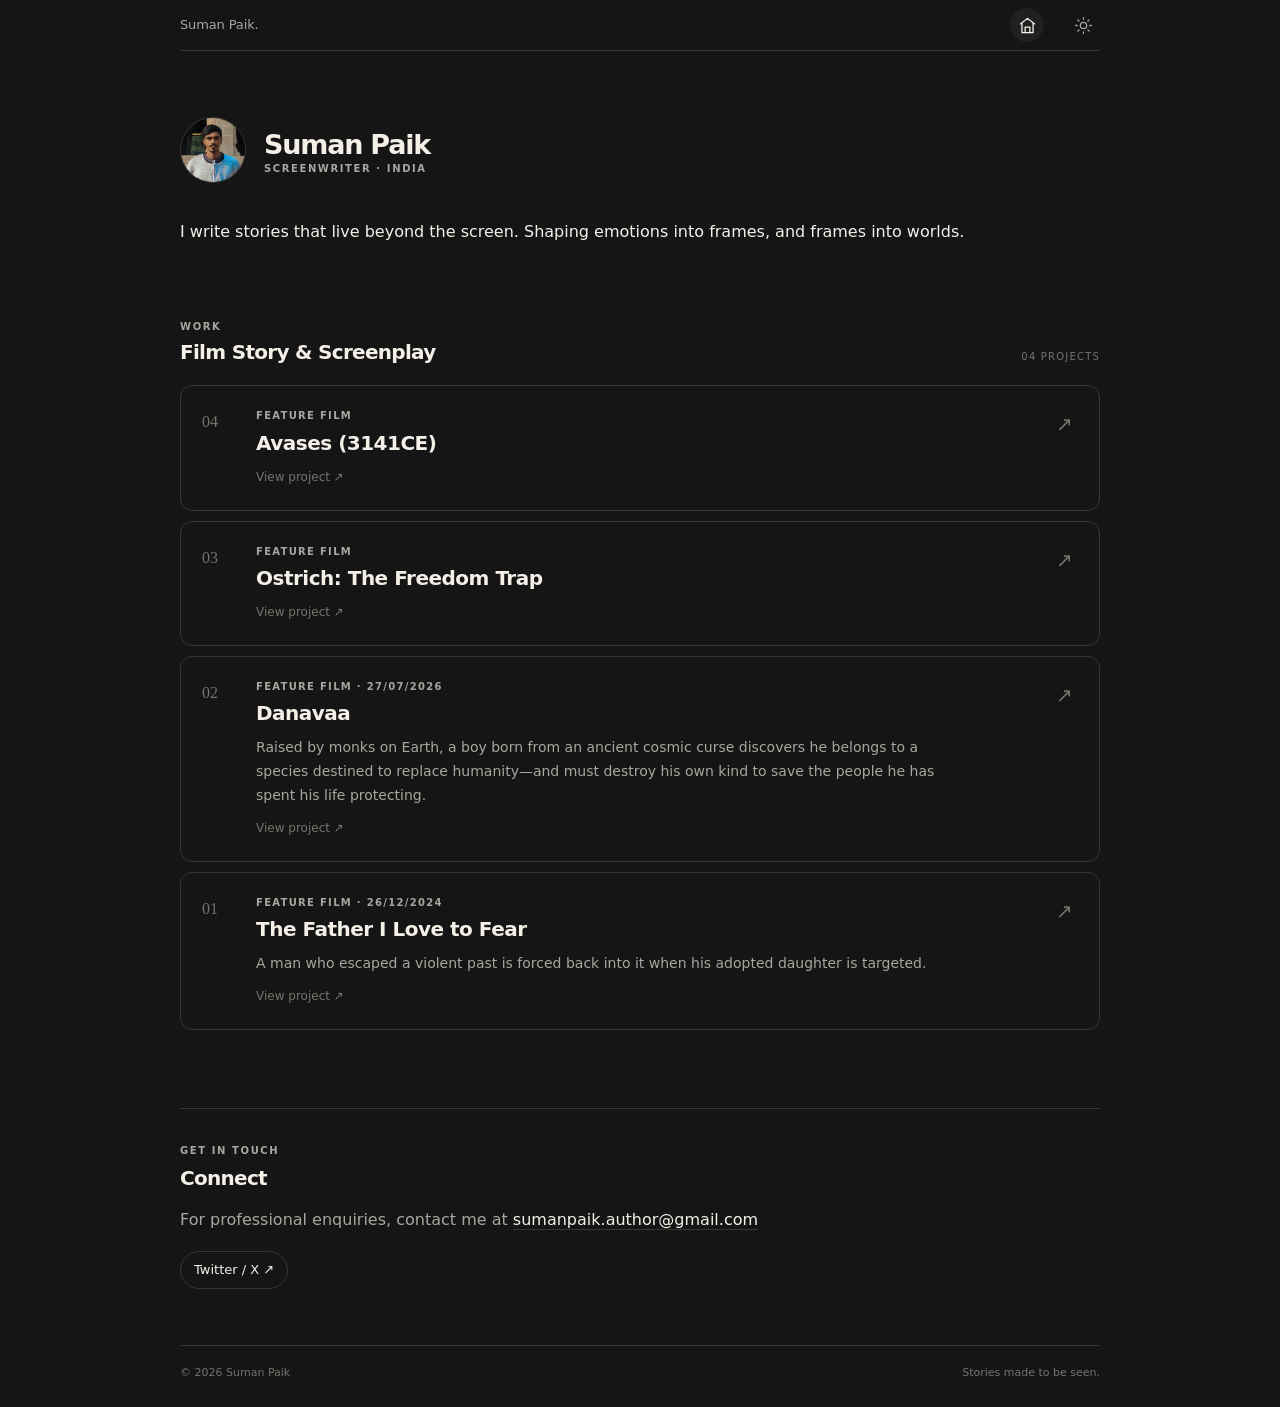
==== commit 84e17f69: "update all html file desable album button" ====
--- a/index.html
+++ b/index.html
@@ -23,20 +23,20 @@
       <!-- Home -->
       <a class="journey-link" href="index.html" aria-current="page" aria-label="Home" title="Home">
         <svg viewBox="0 0 24 24" aria-hidden="true">
-          <path d="m3.5 10.5 8.5-7 8.5 7"></path>
-          <path d="M5.5 9.5V20h13V9.5"></path>
-          <path d="M9.5 20v-6h5v6"></path>
+          <path d="m3 10 9-7 9 7"></path>
+          <path d="M5 9v12h14V9"></path>
+          <path d="M9 21v-7h6v7"></path>
         </svg>
       </a>
 
       <!-- Photo Album / Writer's Journey -->
-      <a class="journey-link" href="journey.html" aria-label="Photo album" title="Photo album">
+      <!-- <a class="journey-link" href="journey.html" aria-label="Photo album" title="Photo album">
         <svg viewBox="0 0 24 24" aria-hidden="true">
           <rect x="3.5" y="3.5" width="17" height="17" rx="2"></rect>
           <circle cx="8.5" cy="8.5" r="1.5"></circle>
           <path d="m4.5 17 5-5 3.5 3.5 2.5-2.5 4 4"></path>
         </svg>
-      </a>
+      </a> -->
 
       <!-- Theme Toggle -->
       <button class="theme-toggle" id="themeToggle" aria-label="Switch theme" title="Switch theme">
--- a/style.css
+++ b/style.css
@@ -1,4 +1,7 @@
 /* film poster aspect ration is 2 /3 ; photography film poster is 3/4 vertical;  */
+* {
+    -webkit-tap-highlight-color: transparent;
+}
 
 :root {
   color-scheme: dark;
@@ -61,6 +64,7 @@
 }
 
 .site-header {
+  user-select: none;
   display: flex;
   align-items: center;
   justify-content: space-between;
@@ -211,6 +215,7 @@
 .bio {
   max-width: full;
   margin: 18px 0 0;
+  color: var(--text);
 }
 
 .projects-section {
@@ -485,9 +490,9 @@
 }
 
 .logline-section .detail-text {
-  color: var(--text);
-  font-family: var(--serif);
-  font-size: clamp(20px, 2.7vw, 25px);
+  /* color: var(--text); */
+  /* font-family: var(--serif); */
+  /* font-size: clamp(20px, 2.7vw, 25px); */
   line-height: 1.5;
 }
 
@@ -941,7 +946,7 @@
   height: 25px;
   fill: none;
   stroke: currentColor;
-  stroke-width: 1.3;
+  stroke-width: 1.6;
 }
 
 .journey-placeholder-label {
@@ -1030,30 +1035,40 @@
 }
 
 .lightbox-close {
-  top: 20px;
-  right: 22px;
-  width: 42px;
-  height: 42px;
-  font-size: 29px;
-  font-weight: 300;
-  line-height: 1;
-}
-
-.lightbox-arrow {
-  top: 50%;
-  width: 44px;
-  height: 44px;
-  transform: translateY(-50%);
+  display: flex;
+  padding: 6px 14px 4px 14px;
+  border-radius: full;
+  font-weight: bold;
+  cursor: pointer;
+  align-items: center;
   font-size: 30px;
   font-weight: 300;
+  user-select: none;
+  top: 20px;
+  right: 10px;
+  
+}
+
+.lightbox-arrow {
+  display: flex;
+  padding: 10px 14px 12px 12px;
+  border-radius: full;
+  font-weight: bold;
+  cursor: pointer;
+  align-items: center;
+  font-size: 20px;
+  font-weight: 300;
+  user-select: none;
+  transform: translateY(-50%);
+  
 }
 
 .lightbox-prev {
-  left: 20px;
+  left: 10px;
 }
 
 .lightbox-next {
-  right: 20px;
+  right: 10px;
 }
 
 .lightbox-close:hover,
@@ -1143,17 +1158,19 @@
     max-height: calc(100vh - 160px);
   }
 
-  .lightbox-arrow {
-    width: 36px;
-    height: 36px;
-  }
+  /* .lightbox-arrow {
+    font-size: 20px;
+  } */
 
   .lightbox-prev {
-    left: 10px;
+    left: 25%;
+    bottom: 5px;
   }
 
   .lightbox-next {
-    right: 10px;
+    right: 25%;
+    bottom: 5px;
+
   }
 }
 
